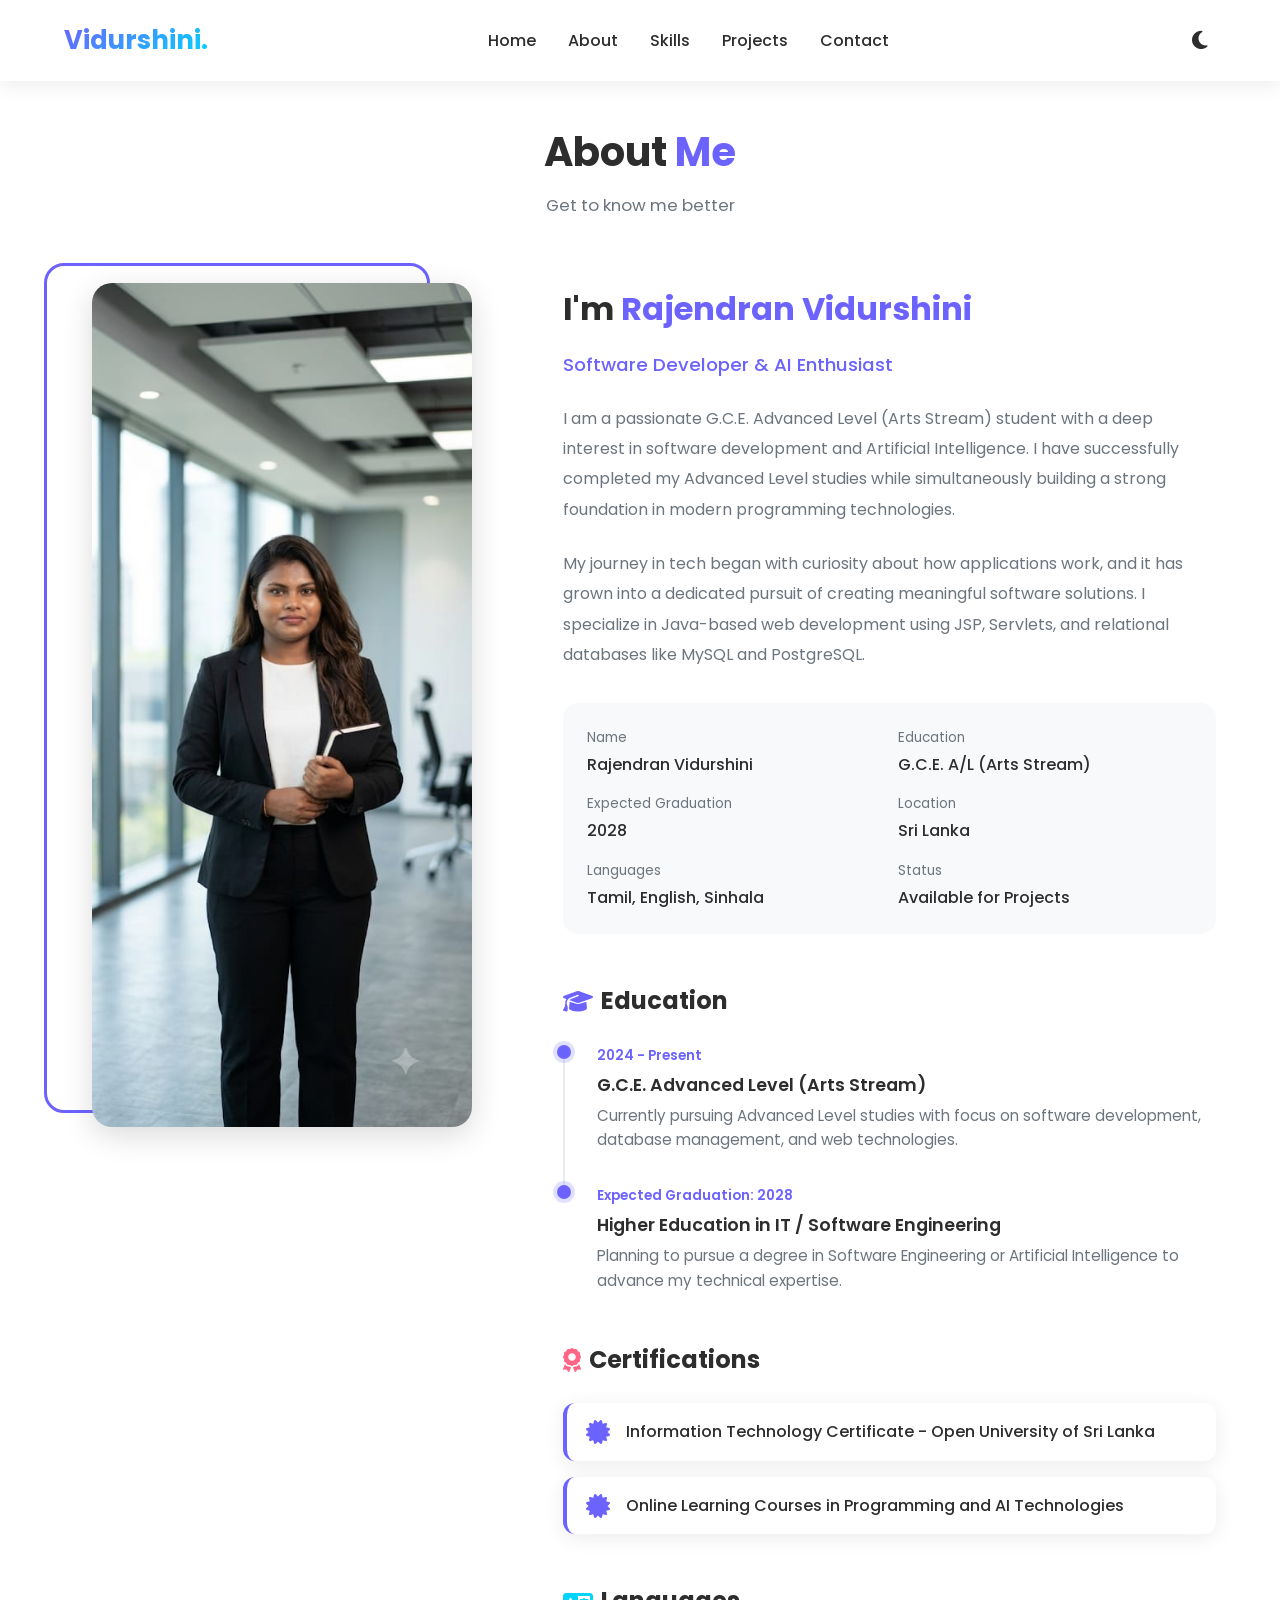
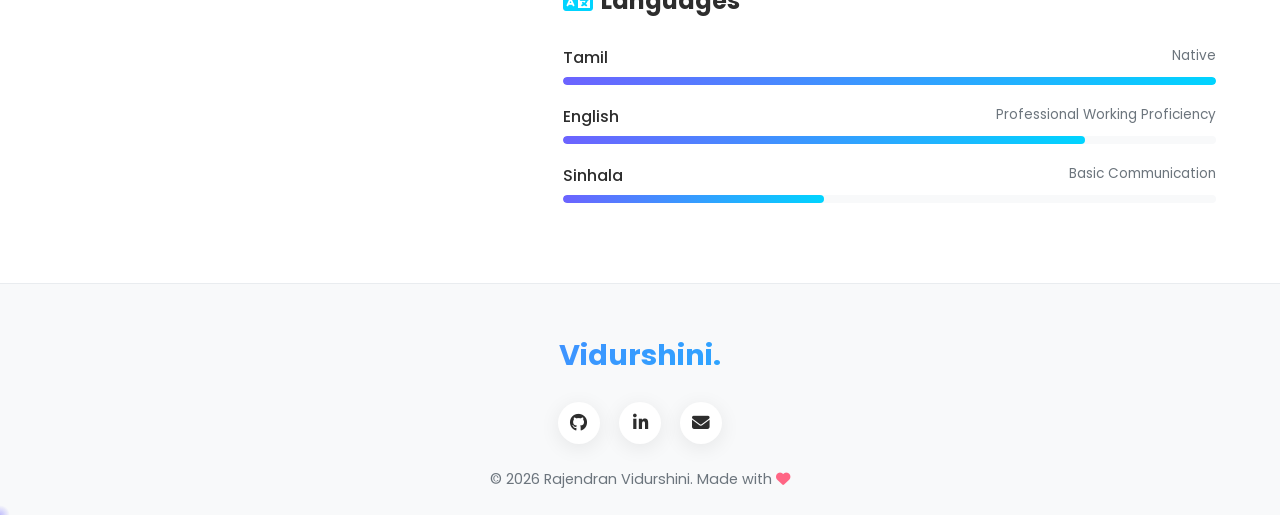
==== about.html @ c00dde99 "Initial commit" ====
<!DOCTYPE html>
<html lang="en">
<head>
    <meta charset="UTF-8">
    <meta name="viewport" content="width=device-width, initial-scale=1.0">
    <title>About | Rajendran Vidurshini</title>
    <link rel="icon" type="image/png" href="images/favicon.png">
    <link rel="preconnect" href="https://fonts.googleapis.com">
    <link href="https://fonts.googleapis.com/css2?family=Poppins:wght@300;400;500;600;700&display=swap" rel="stylesheet">
    <link rel="stylesheet" href="https://cdnjs.cloudflare.com/ajax/libs/font-awesome/6.4.0/css/all.min.css">
    <link rel="stylesheet" href="css/style.css">
    <link rel="stylesheet" href="css/about.css">
    <script src="js/darkmode.js"></script>
</head>
<body>

<nav class="navbar">
    <a href="index.html" class="logo">Vidurshini<span>.</span></a>
    <ul class="nav-links">
        <li><a href="index.html">Home</a></li>
        <li><a href="about.html" class="active">About</a></li>
        <li><a href="skills.html">Skills</a></li>
        <li><a href="projects.html">Projects</a></li>
        <li><a href="contact.html">Contact</a></li>
    </ul>
    <div class="theme-toggle"><i class="fas fa-moon" id="theme-icon"></i></div>
    <div class="hamburger"><i class="fas fa-bars"></i></div>
</nav>

<section class="about-section" id="about">
    <div class="about-container">
        <div class="about-header">
            <h1 class="section-title">About <span>Me</span></h1>
            <p class="section-subtitle">Get to know me better</p>
        </div>
        <div class="about-content">
            <div class="about-image-wrapper">
                <img src="images/profile.jpeg" alt="Rajendran Vidurshini" class="about-image"
                     onerror="this.src='https://ui-avatars.com/api/?name=Vidurshini&size=400&background=6c63ff&color=fff&bold=true'">
            </div>
            <div class="about-details">
                <h2>I'm <span>Rajendran Vidurshini</span></h2>
                <p class="about-role">Software Developer & AI Enthusiast</p>
                <p class="about-bio">
                    I am a passionate G.C.E. Advanced Level (Arts Stream) student with a deep
                    interest in software development and Artificial Intelligence. I have
                    successfully completed my Advanced Level studies while simultaneously
                    building a strong foundation in modern programming technologies.
                </p>
                <p class="about-bio">
                    My journey in tech began with curiosity about how applications work, and
                    it has grown into a dedicated pursuit of creating meaningful software
                    solutions. I specialize in Java-based web development using JSP, Servlets,
                    and relational databases like MySQL and PostgreSQL.
                </p>
                <div class="info-grid">
                    <div class="info-item"><span class="label">Name</span><span class="value">Rajendran Vidurshini</span></div>
                    <div class="info-item"><span class="label">Education</span><span class="value">G.C.E. A/L (Arts Stream)</span></div>
                    <div class="info-item"><span class="label">Expected Graduation</span><span class="value">2028</span></div>
                    <div class="info-item"><span class="label">Location</span><span class="value">Sri Lanka</span></div>
                    <div class="info-item"><span class="label">Languages</span><span class="value">Tamil, English, Sinhala</span></div>
                    <div class="info-item"><span class="label">Status</span><span class="value">Available for Projects</span></div>
                </div>

                <div class="education-timeline">
                    <h3><i class="fas fa-graduation-cap"></i> Education</h3>
                    <div class="timeline-item">
                        <div class="timeline-date">2024 - Present</div>
                        <div class="timeline-title">G.C.E. Advanced Level (Arts Stream)</div>
                        <div class="timeline-desc">Currently pursuing Advanced Level studies with focus on software development, database management, and web technologies.</div>
                    </div>
                    <div class="timeline-item">
                        <div class="timeline-date">Expected Graduation: 2028</div>
                        <div class="timeline-title">Higher Education in IT / Software Engineering</div>
                        <div class="timeline-desc">Planning to pursue a degree in Software Engineering or Artificial Intelligence to advance my technical expertise.</div>
                    </div>
                </div>

                <div class="certifications">
                    <h3><i class="fas fa-award"></i> Certifications</h3>
                    <div class="cert-list">
                        <div class="cert-item"><i class="fas fa-certificate"></i><span>Information Technology Certificate - Open University of Sri Lanka</span></div>
                        <div class="cert-item"><i class="fas fa-certificate"></i><span>Online Learning Courses in Programming and AI Technologies</span></div>
                    </div>
                </div>

                <div class="languages-section">
                    <h3><i class="fas fa-language"></i> Languages</h3>
                    <div class="language-bars">
                        <div class="language-item">
                            <div class="lang-header"><span class="lang-name">Tamil</span><span class="lang-level">Native</span></div>
                            <div class="lang-bar"><div class="lang-fill" data-width="100%"></div></div>
                        </div>
                        <div class="language-item">
                            <div class="lang-header"><span class="lang-name">English</span><span class="lang-level">Professional Working Proficiency</span></div>
                            <div class="lang-bar"><div class="lang-fill" data-width="80%"></div></div>
                        </div>
                        <div class="language-item">
                            <div class="lang-header"><span class="lang-name">Sinhala</span><span class="lang-level">Basic Communication</span></div>
                            <div class="lang-bar"><div class="lang-fill" data-width="40%"></div></div>
                        </div>
                    </div>
                </div>
            </div>
        </div>
    </div>
</section>

<footer class="footer">
    <div class="footer-content">
        <div class="footer-logo">Vidurshini<span>.</span></div>
        <div class="footer-social">
            <a href="https://github.com/rajendranvidurshini6-byte" target="_blank"><i class="fab fa-github"></i></a>
            <a href="https://www.linkedin.com/in/rajendran-vidurshini-7b3898364" target="_blank"><i class="fab fa-linkedin-in"></i></a>
            <a href="mailto:vidurshinividu601@gmail.com"><i class="fas fa-envelope"></i></a>
        </div>
        <p class="footer-text">&copy; 2026 Rajendran Vidurshini. Made with <i class="fas fa-heart"></i></p>
    </div>
</footer>

<button class="scroll-top"><i class="fas fa-arrow-up"></i></button>
<script src="js/script.js"></script>
<script src="js/animation.js"></script>
</body>
</html>
---- css/style.css ----
/* ============================================
   GLOBAL STYLES - style.css
   ============================================ */

:root {
    --primary-color: #6c63ff;
    --primary-dark: #5a52d5;
    --secondary-color: #ff6584;
    --accent-color: #00d4ff;
    --bg-color: #ffffff;
    --bg-alt: #f8f9fa;
    --text-color: #2d2d2d;
    --text-light: #6c757d;
    --card-bg: #ffffff;
    --border-color: #e9ecef;
    --shadow: 0 4px 20px rgba(0, 0, 0, 0.08);
    --shadow-hover: 0 8px 30px rgba(0, 0, 0, 0.15);
    --transition: all 0.3s ease;
}

[data-theme="dark"] {
    --primary-color: #8b83ff;
    --primary-dark: #6c63ff;
    --secondary-color: #ff7a95;
    --accent-color: #4de3ff;
    --bg-color: #0f0f1a;
    --bg-alt: #1a1a2e;
    --text-color: #f0f0f0;
    --text-light: #a0a0b0;
    --card-bg: #1e1e2e;
    --border-color: #2d2d3d;
    --shadow: 0 4px 20px rgba(0, 0, 0, 0.4);
    --shadow-hover: 0 8px 30px rgba(108, 99, 255, 0.3);
}

* {
    margin: 0;
    padding: 0;
    box-sizing: border-box;
}

html {
    scroll-behavior: smooth;
}

body {
    font-family: 'Poppins', 'Segoe UI', Tahoma, Geneva, Verdana, sans-serif;
    background-color: var(--bg-color);
    color: var(--text-color);
    line-height: 1.6;
    transition: background-color 0.3s ease, color 0.3s ease;
    overflow-x: hidden;
}

a {
    text-decoration: none;
    color: inherit;
    transition: var(--transition);
}

ul {
    list-style: none;
}

img {
    max-width: 100%;
    height: auto;
    display: block;
}

.container {
    max-width: 1200px;
    margin: 0 auto;
    padding: 0 20px;
}

/* ===== NAVBAR ===== */
.navbar {
    position: fixed;
    top: 0;
    left: 0;
    width: 100%;
    display: flex;
    justify-content: space-between;
    align-items: center;
    padding: 1rem 5%;
    background: rgba(255, 255, 255, 0.95);
    backdrop-filter: blur(10px);
    box-shadow: var(--shadow);
    z-index: 1000;
    transition: var(--transition);
}

[data-theme="dark"] .navbar {
    background: rgba(15, 15, 26, 0.95);
}

.navbar.scrolled {
    padding: 0.6rem 5%;
    box-shadow: var(--shadow-hover);
}

.logo {
    font-size: 1.6rem;
    font-weight: 700;
    background: linear-gradient(135deg, var(--primary-color), var(--accent-color));
    -webkit-background-clip: text;
    -webkit-text-fill-color: transparent;
    background-clip: text;
    cursor: pointer;
}

.nav-links {
    display: flex;
    gap: 2rem;
    align-items: center;
}

.nav-links a {
    font-weight: 500;
    color: var(--text-color);
    position: relative;
    padding: 0.3rem 0;
}

.nav-links a::after {
    content: '';
    position: absolute;
    bottom: 0;
    left: 0;
    width: 0;
    height: 2px;
    background: var(--primary-color);
    transition: width 0.3s ease;
}

.nav-links a:hover::after,
.nav-links a.active::after {
    width: 100%;
}

.nav-links a:hover {
    color: var(--primary-color);
}

.btn-admin {
    padding: 0.5rem 1.2rem;
    background: var(--primary-color);
    color: #fff !important;
    border-radius: 25px;
    font-size: 0.9rem;
}

.btn-admin:hover {
    background: var(--primary-dark);
    transform: translateY(-2px);
}

.btn-admin::after {
    display: none;
}

.theme-toggle {
    font-size: 1.3rem;
    color: var(--text-color);
    cursor: pointer;
    padding: 0.5rem;
    border-radius: 50%;
    transition: var(--transition);
    margin-left: 1rem;
}

.theme-toggle:hover {
    background: var(--bg-alt);
    transform: rotate(20deg);
}

.hamburger {
    display: none;
    cursor: pointer;
    font-size: 1.5rem;
    color: var(--text-color);
}

/* ===== BUTTONS ===== */
.btn-primary {
    display: inline-block;
    padding: 0.8rem 2rem;
    background: linear-gradient(135deg, var(--primary-color), var(--accent-color));
    color: #fff;
    border: none;
    border-radius: 30px;
    font-size: 1rem;
    font-weight: 500;
    cursor: pointer;
    transition: var(--transition);
    box-shadow: 0 4px 15px rgba(108, 99, 255, 0.3);
}

.btn-primary:hover {
    transform: translateY(-3px);
    box-shadow: 0 8px 25px rgba(108, 99, 255, 0.5);
}

.btn-secondary {
    display: inline-block;
    padding: 0.8rem 2rem;
    background: transparent;
    color: var(--primary-color);
    border: 2px solid var(--primary-color);
    border-radius: 30px;
    font-size: 1rem;
    font-weight: 500;
    cursor: pointer;
    transition: var(--transition);
}

.btn-secondary:hover {
    background: var(--primary-color);
    color: #fff;
    transform: translateY(-3px);
}

/* ===== SECTION TITLES ===== */
.section-title {
    font-size: 2.5rem;
    text-align: center;
    margin-bottom: 0.5rem;
    color: var(--text-color);
}

.section-subtitle {
    text-align: center;
    color: var(--text-light);
    margin-bottom: 3rem;
    font-size: 1.05rem;
}

.section-title span {
    color: var(--primary-color);
}

section {
    padding: 80px 5%;
}

/* ===== FOOTER ===== */
.footer {
    background: var(--bg-alt);
    padding: 3rem 5% 1.5rem;
    text-align: center;
    border-top: 1px solid var(--border-color);
}

.footer-content {
    max-width: 1200px;
    margin: 0 auto;
}

.footer-logo {
    font-size: 1.8rem;
    font-weight: 700;
    background: linear-gradient(135deg, var(--primary-color), var(--accent-color));
    -webkit-background-clip: text;
    -webkit-text-fill-color: transparent;
    background-clip: text;
    margin-bottom: 1rem;
}

.footer-social {
    display: flex;
    justify-content: center;
    gap: 1.2rem;
    margin: 1.5rem 0;
}

.footer-social a {
    width: 42px;
    height: 42px;
    display: flex;
    align-items: center;
    justify-content: center;
    background: var(--card-bg);
    border-radius: 50%;
    color: var(--text-color);
    font-size: 1.1rem;
    box-shadow: var(--shadow);
    transition: var(--transition);
}

.footer-social a:hover {
    background: var(--primary-color);
    color: #fff;
    transform: translateY(-5px);
}

.footer-text {
    color: var(--text-light);
    font-size: 0.9rem;
    margin-top: 1rem;
}

.footer-text i {
    color: var(--secondary-color);
}

/* ===== SCROLL TO TOP ===== */
.scroll-top {
    position: fixed;
    bottom: 30px;
    right: 30px;
    width: 48px;
    height: 48px;
    background: linear-gradient(135deg, var(--primary-color), var(--accent-color));
    color: #fff;
    border: none;
    border-radius: 50%;
    font-size: 1.2rem;
    cursor: pointer;
    display: none;
    align-items: center;
    justify-content: center;
    box-shadow: 0 4px 15px rgba(108, 99, 255, 0.4);
    z-index: 999;
    transition: var(--transition);
}

.scroll-top:hover {
    transform: translateY(-5px);
}

.scroll-top.show {
    display: flex;
}

/* ===== RESPONSIVE ===== */
@media (max-width: 768px) {
    .hamburger {
        display: block;
    }

    .nav-links {
        position: fixed;
        top: 70px;
        right: -100%;
        flex-direction: column;
        background: var(--bg-color);
        width: 70%;
        height: calc(100vh - 70px);
        padding: 2rem;
        box-shadow: var(--shadow);
        transition: right 0.4s ease;
        gap: 1.5rem;
    }

    .nav-links.active {
        right: 0;
    }

    .section-title {
        font-size: 2rem;
    }

    section {
        padding: 60px 5%;
    }
}
---- css/about.css ----
/* ============================================
   ABOUT PAGE STYLES - about.css
   ============================================ */

.about-section {
    padding: 120px 5% 80px;
    min-height: 100vh;
}

.about-container {
    max-width: 1200px;
    margin: 0 auto;
}

.about-header {
    text-align: center;
    margin-bottom: 4rem;
}

.about-content {
    display: grid;
    grid-template-columns: 1fr 1.5fr;
    gap: 4rem;
    align-items: start;
}

/* Profile Image Side */
.about-image-wrapper {
    position: relative;
    animation: fadeInUp 0.8s ease;
}

.about-image {
    width: 100%;
    max-width: 380px;
    border-radius: 20px;
    box-shadow: var(--shadow-hover);
    margin: 0 auto;
    display: block;
}

.about-image-wrapper::before {
    content: '';
    position: absolute;
    top: -20px;
    left: -20px;
    width: 100%;
    max-width: 380px;
    height: 100%;
    border: 3px solid var(--primary-color);
    border-radius: 20px;
    z-index: -1;
    transition: var(--transition);
}

.about-image-wrapper:hover::before {
    top: -10px;
    left: -10px;
}

/* About Details Side */
.about-details {
    animation: fadeInUp 0.8s ease 0.2s backwards;
}

.about-details h2 {
    font-size: 2rem;
    margin-bottom: 1rem;
    color: var(--text-color);
}

.about-details h2 span {
    color: var(--primary-color);
}

.about-role {
    font-size: 1.15rem;
    color: var(--primary-color);
    font-weight: 500;
    margin-bottom: 1.5rem;
}

.about-bio {
    color: var(--text-light);
    line-height: 1.9;
    margin-bottom: 1.5rem;
    font-size: 1rem;
}

/* Info Grid */
.info-grid {
    display: grid;
    grid-template-columns: 1fr 1fr;
    gap: 1rem;
    margin: 2rem 0;
    padding: 1.5rem;
    background: var(--bg-alt);
    border-radius: 15px;
}

.info-item {
    display: flex;
    flex-direction: column;
}

.info-item .label {
    font-size: 0.85rem;
    color: var(--text-light);
    margin-bottom: 0.2rem;
}

.info-item .value {
    font-size: 1rem;
    font-weight: 500;
    color: var(--text-color);
}

/* Education Timeline */
.education-timeline {
    margin-top: 3rem;
}

.education-timeline h3 {
    font-size: 1.5rem;
    margin-bottom: 1.5rem;
    color: var(--text-color);
    display: flex;
    align-items: center;
    gap: 0.5rem;
}

.education-timeline h3 i {
    color: var(--primary-color);
}

.timeline-item {
    position: relative;
    padding-left: 2rem;
    padding-bottom: 2rem;
    border-left: 2px solid var(--border-color);
}

.timeline-item:last-child {
    padding-bottom: 0;
    border-left-color: transparent;
}

.timeline-item::before {
    content: '';
    position: absolute;
    left: -8px;
    top: 0;
    width: 14px;
    height: 14px;
    background: var(--primary-color);
    border-radius: 50%;
    box-shadow: 0 0 0 4px rgba(108, 99, 255, 0.2);
}

.timeline-date {
    font-size: 0.85rem;
    color: var(--primary-color);
    font-weight: 600;
    margin-bottom: 0.3rem;
}

.timeline-title {
    font-size: 1.1rem;
    font-weight: 600;
    color: var(--text-color);
    margin-bottom: 0.3rem;
}

.timeline-desc {
    color: var(--text-light);
    font-size: 0.95rem;
}

/* Certifications */
.certifications {
    margin-top: 3rem;
}

.certifications h3 {
    font-size: 1.5rem;
    margin-bottom: 1.5rem;
    color: var(--text-color);
    display: flex;
    align-items: center;
    gap: 0.5rem;
}

.certifications h3 i {
    color: var(--secondary-color);
}

.cert-list {
    display: grid;
    gap: 1rem;
}

.cert-item {
    display: flex;
    align-items: center;
    gap: 1rem;
    padding: 1rem 1.2rem;
    background: var(--card-bg);
    border-radius: 12px;
    box-shadow: var(--shadow);
    transition: var(--transition);
    border-left: 4px solid var(--primary-color);
}

.cert-item:hover {
    transform: translateX(8px);
    box-shadow: var(--shadow-hover);
}

.cert-item i {
    font-size: 1.5rem;
    color: var(--primary-color);
}

.cert-item span {
    color: var(--text-color);
    font-weight: 500;
}

/* Languages */
.languages-section {
    margin-top: 3rem;
}

.languages-section h3 {
    font-size: 1.5rem;
    margin-bottom: 1.5rem;
    color: var(--text-color);
    display: flex;
    align-items: center;
    gap: 0.5rem;
}

.languages-section h3 i {
    color: var(--accent-color);
}

.language-bars {
    display: grid;
    gap: 1.2rem;
}

.language-item .lang-header {
    display: flex;
    justify-content: space-between;
    margin-bottom: 0.4rem;
}

.language-item .lang-name {
    font-weight: 500;
    color: var(--text-color);
}

.language-item .lang-level {
    font-size: 0.85rem;
    color: var(--text-light);
}

.lang-bar {
    height: 8px;
    background: var(--bg-alt);
    border-radius: 10px;
    overflow: hidden;
}

.lang-fill {
    height: 100%;
    background: linear-gradient(90deg, var(--primary-color), var(--accent-color));
    border-radius: 10px;
    width: 0;
    transition: width 1.5s ease;
}

@keyframes fadeInUp {
    from { opacity: 0; transform: translateY(30px); }
    to { opacity: 1; transform: translateY(0); }
}

/* Responsive */
@media (max-width: 900px) {
    .about-content {
        grid-template-columns: 1fr;
        gap: 3rem;
    }

    .about-image-wrapper::before {
        display: none;
    }
}

@media (max-width: 480px) {
    .info-grid {
        grid-template-columns: 1fr;
    }
}
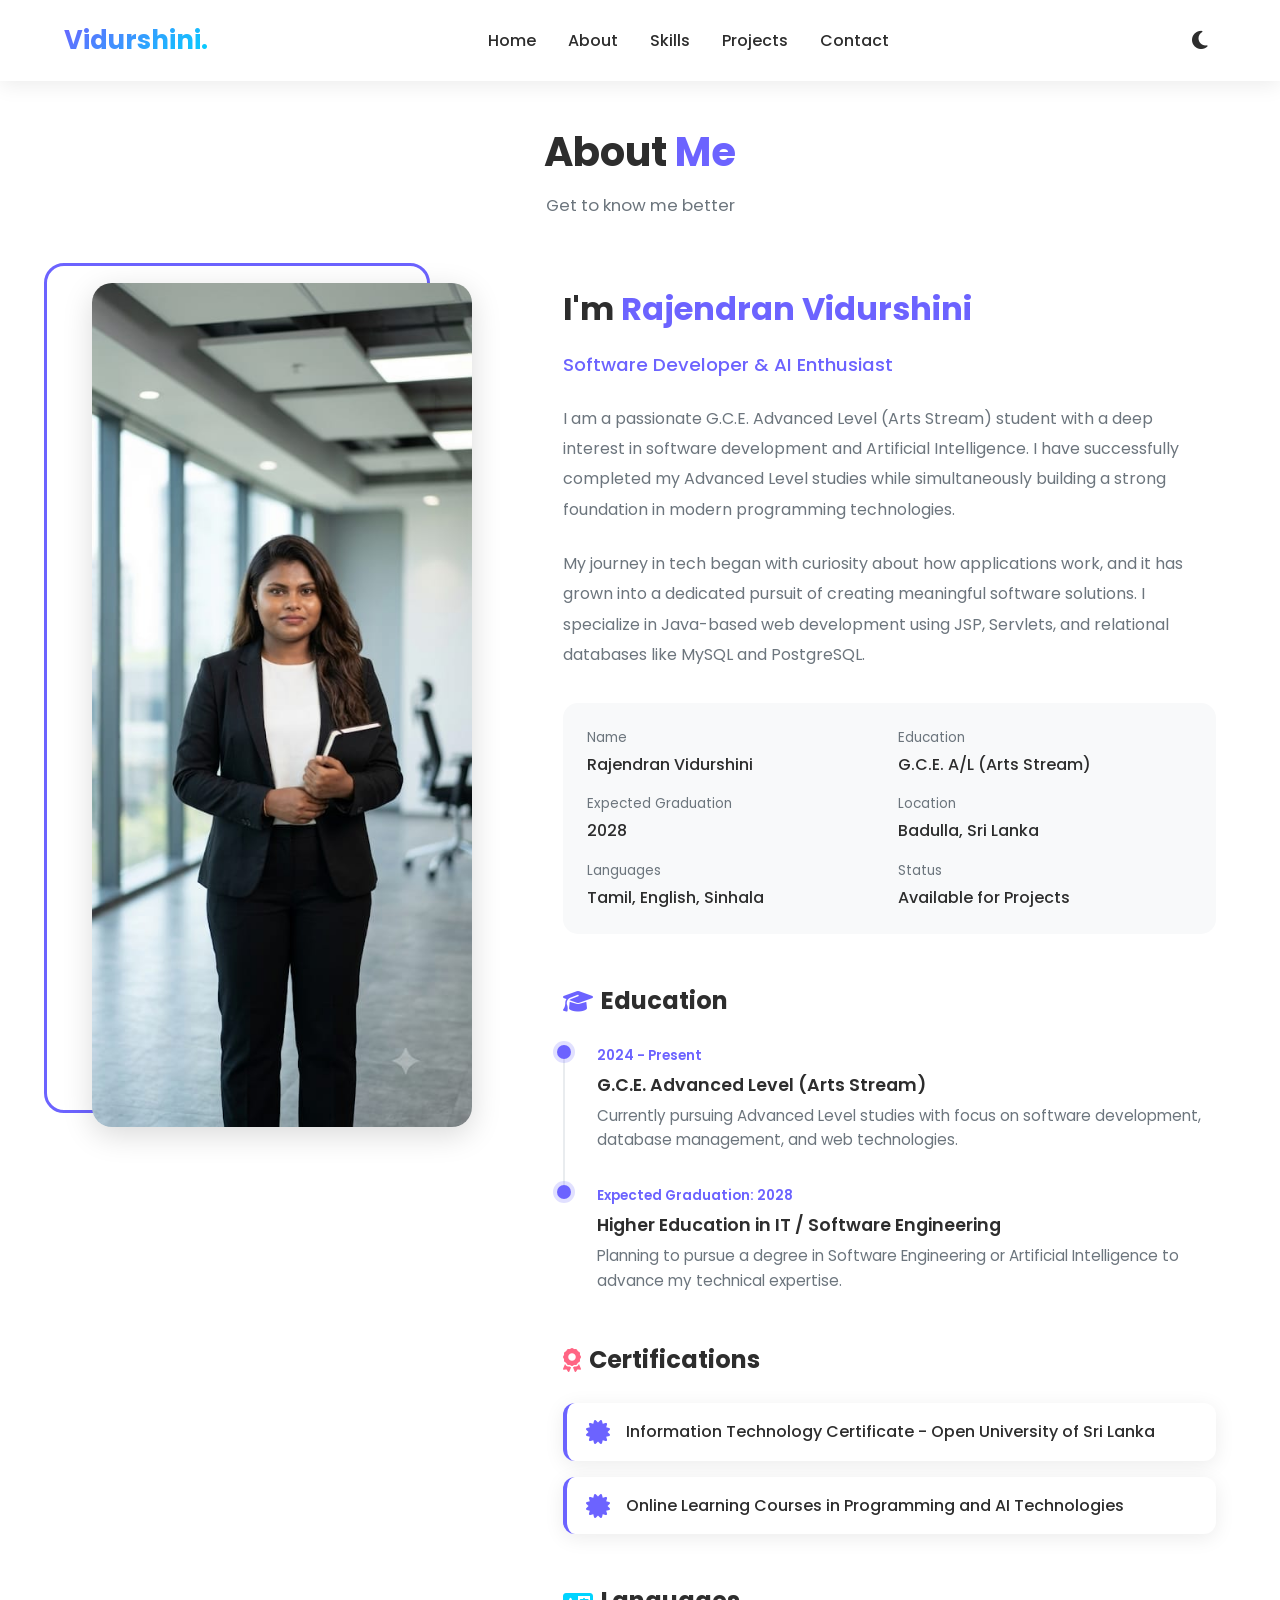
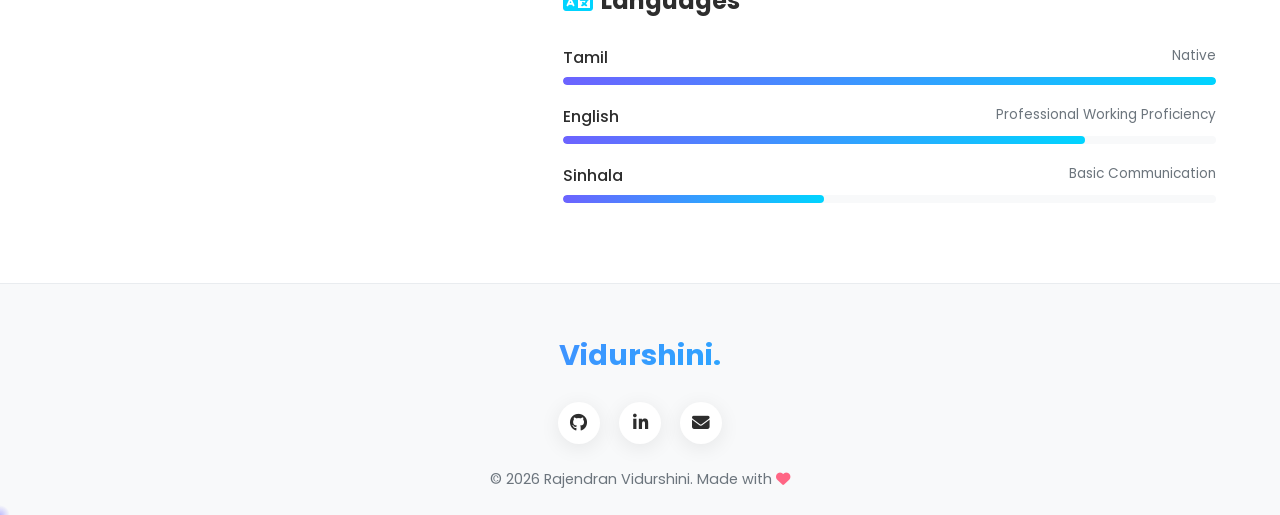
==== commit 5f844ebd: "Initial commit" ====
--- a/about.html
+++ b/about.html
@@ -57,7 +57,7 @@
                     <div class="info-item"><span class="label">Name</span><span class="value">Rajendran Vidurshini</span></div>
                     <div class="info-item"><span class="label">Education</span><span class="value">G.C.E. A/L (Arts Stream)</span></div>
                     <div class="info-item"><span class="label">Expected Graduation</span><span class="value">2028</span></div>
-                    <div class="info-item"><span class="label">Location</span><span class="value">Sri Lanka</span></div>
+                    <div class="info-item"><span class="label">Location</span><span class="value">Badulla, Sri Lanka</span></div>
                     <div class="info-item"><span class="label">Languages</span><span class="value">Tamil, English, Sinhala</span></div>
                     <div class="info-item"><span class="label">Status</span><span class="value">Available for Projects</span></div>
                 </div>
@@ -112,7 +112,7 @@
         <div class="footer-social">
             <a href="https://github.com/rajendranvidurshini6-byte" target="_blank"><i class="fab fa-github"></i></a>
             <a href="https://www.linkedin.com/in/rajendran-vidurshini-7b3898364" target="_blank"><i class="fab fa-linkedin-in"></i></a>
-            <a href="mailto:vidurshinividu601@gmail.com"><i class="fas fa-envelope"></i></a>
+            <a href="mailto:rajendranvidurshini6@gmail.com.com"><i class="fas fa-envelope"></i></a>
         </div>
         <p class="footer-text">&copy; 2026 Rajendran Vidurshini. Made with <i class="fas fa-heart"></i></p>
     </div>
